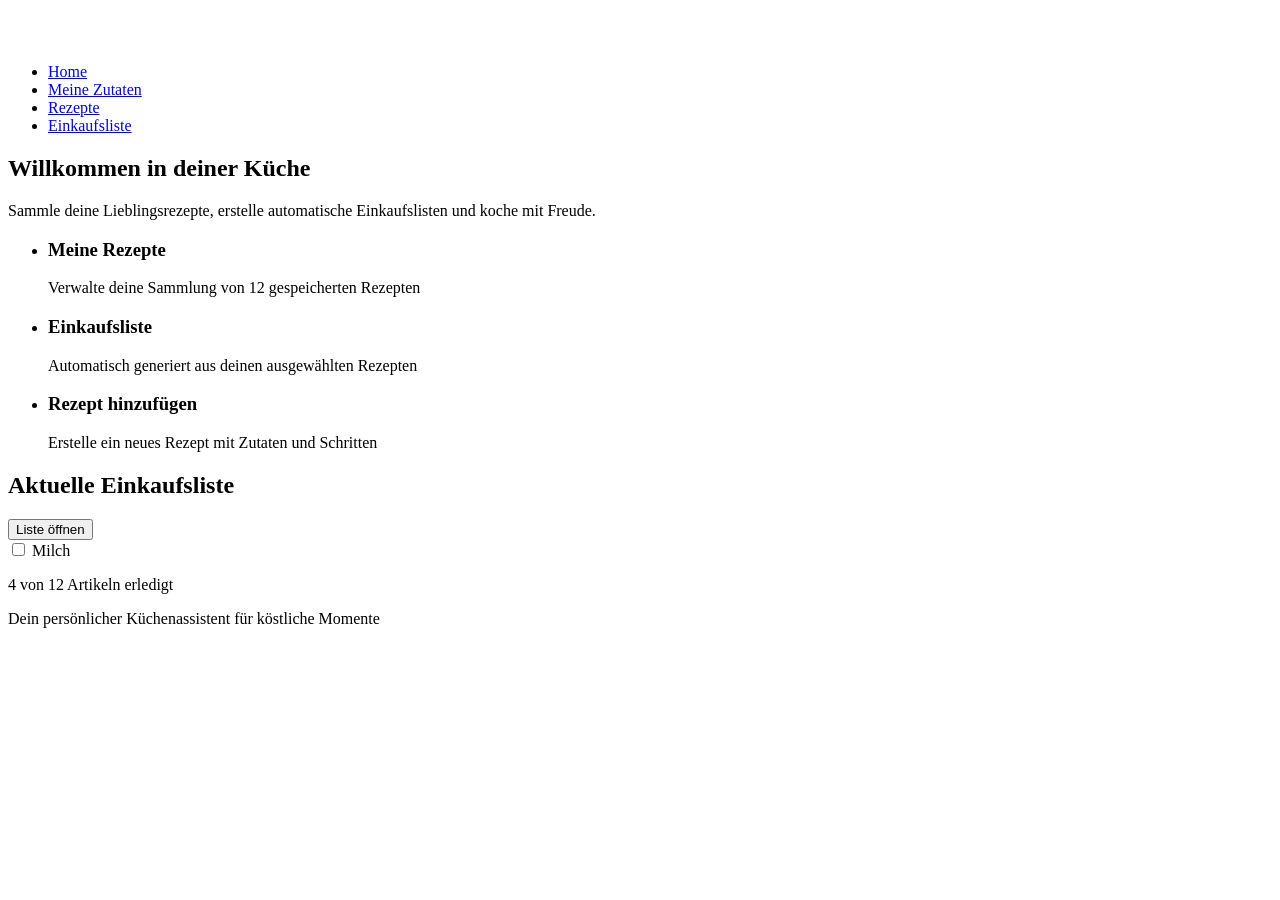
==== index.html @ 71919d90 "html" ====
<!DOCTYPE html>
<html lang="en">
<head>
    <meta charset="UTF-8">
    <meta name="viewport" content="width=device-width, initial-scale=1.0">
    <title>Document</title>
</head>
<body>
    <header class="header">
    <nav class="header-nav">
      <div class="menu-top-wrapper">
 <a href="./index.html" class="logo-header" aria-label="main page">
        <svg class="logo-header-icon" width="158" height="35">
          <use href="./img/icons.svg#icon-logo-black" class=""></use>
        </svg>
     </a>

<ul class="header-nav-links">
    <li class="header-nav-item">
        <a href="./index.html" class="header-nav-link">Home</a>
    </li>
    <li class="header-nav-item">
             <a href="./index.html" class="header-nav-link">Meine Zutaten</a>
    </li>
    <li class="header-nav-item">
             <a href="./index.html" class="header-nav-link">Rezepte</a>
    </li>
    <li class="header-nav-item">
             <a href="./index.html" class="header-nav-link">Einkaufsliste</a>
    </li>
</ul>
      </div>
</header>
    <main>


<section class = "hero">
<div class = "hero-image"></div>
<div class="container">
    <div class = "hero-content">
        <h1 class = "hero-title">Willkommen in deiner Küche</h1>
       <p class = "hero-text">Sammle deine Lieblingsrezepte, erstelle automatische Einkaufslisten und koche mit Freude.</p>
     <ul class = "hero-cards">
        <li class="hero-card-rezepte"> 
            <h3 class="hero-card-title">Meine Rezepte</h3>
             <p class="hero-card-text">Verwalte deine Sammlung von 12 gespeicherten Rezepten</p>
        </li>

        <li class="hero-card-einkaufsliste"> 
            <h3 class="hero-card-title">Einkaufsliste</h3>
             <p class="hero-card-text">Automatisch generiert aus deinen ausgewählten Rezepten</p>
        </li>

        <li class="hero-card-rezepte-hinzufuegen"> 
            <h3 class="hero-card-title">Rezept hinzufügen</h3>
             <p class="hero-card-text">Erstelle ein neues Rezept mit Zutaten und Schritten</p>
        </li>
     </ul>
    </div>
</div>
</section>

<section class="kuerzlich-hinzugefuegt">

</section>

<section class="section-aktuelle-einkaufsliste">
<h2 class="aktuelle-einkaufsliste-titel">Aktuelle Einkaufsliste</h2>
<button class="shopping-list-button">Liste öffnen</button>
<form>
    <label>
        <input type = "checkbox" name="option1" value="1"/> Milch
    </label>
</form>
<p class="completed">4 von 12 Artikeln erledigt</p>

</section>
</main>
<footer class="footer-main">

    <p class="footer-main-text">Dein persönlicher Küchenassistent für köstliche Momente</p>
</footer>
</body>
</html>
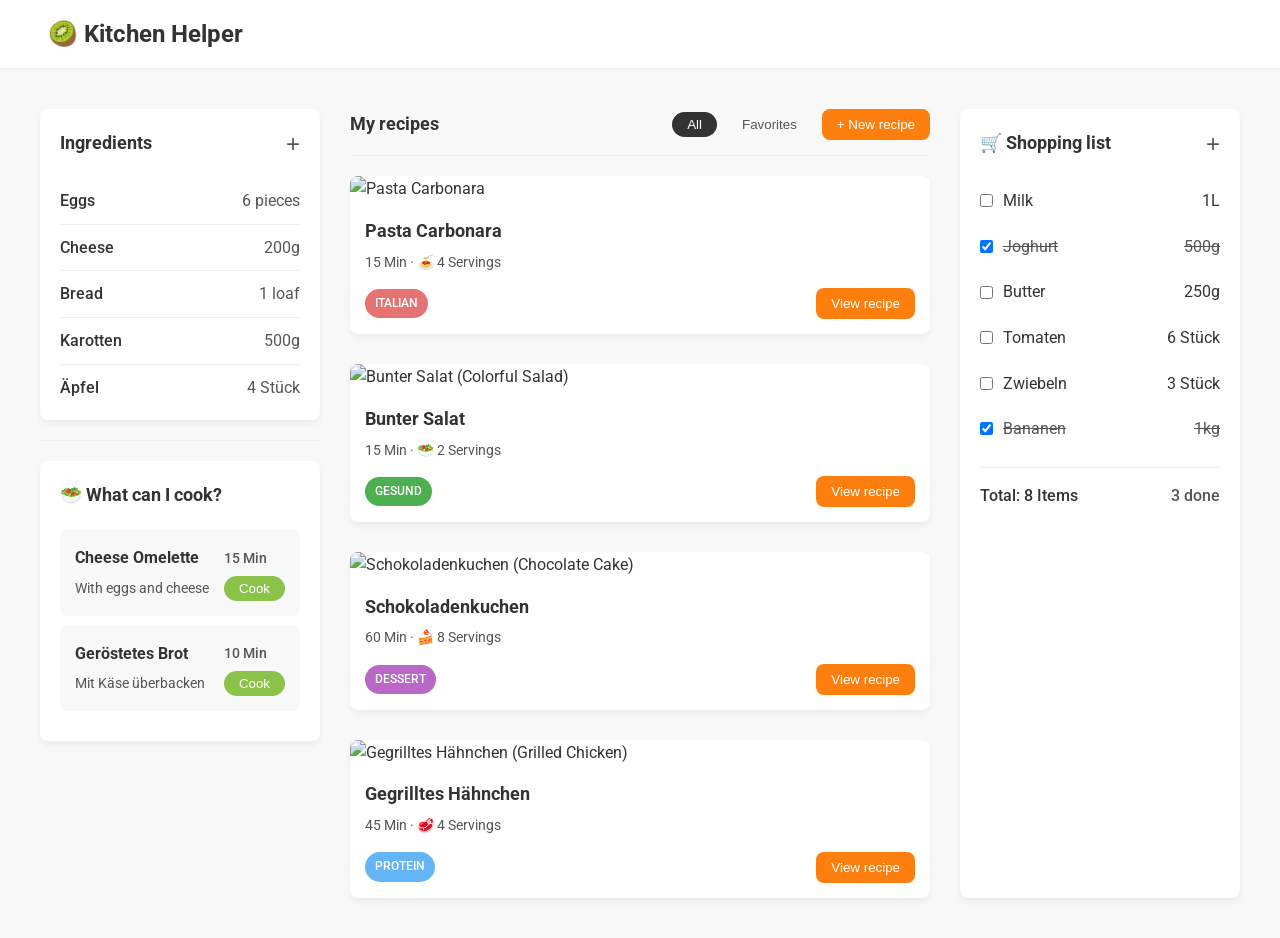
==== commit 5ea38367: "html and css" ====
--- a/index.html
+++ b/index.html
@@ -3,82 +3,187 @@
 <head>
     <meta charset="UTF-8">
     <meta name="viewport" content="width=device-width, initial-scale=1.0">
-    <title>Document</title>
+    <title>Kitchen Helper</title>
+    <link rel="stylesheet" href="./styles.css"> <link href="https://fonts.googleapis.com/css2?family=Roboto:wght@400;500;700&display=swap" rel="stylesheet">
 </head>
 <body>
     <header class="header">
-    <nav class="header-nav">
-      <div class="menu-top-wrapper">
- <a href="./index.html" class="logo-header" aria-label="main page">
-        <svg class="logo-header-icon" width="158" height="35">
-          <use href="./img/icons.svg#icon-logo-black" class=""></use>
-        </svg>
-     </a>
+        <nav class="header-nav">
+            <div class="menu-top-wrapper">
+                <a href="./index.html" class="logo-header" aria-label="main page">
+                    <span class="logo-text">🥝 Kitchen Helper</span>
+                </a>
+            </div>
+        </nav>
+    </header>
 
-<ul class="header-nav-links">
-    <li class="header-nav-item">
-        <a href="./index.html" class="header-nav-link">Home</a>
-    </li>
-    <li class="header-nav-item">
-             <a href="./index.html" class="header-nav-link">Meine Zutaten</a>
-    </li>
-    <li class="header-nav-item">
-             <a href="./index.html" class="header-nav-link">Rezepte</a>
-    </li>
-    <li class="header-nav-item">
-             <a href="./index.html" class="header-nav-link">Einkaufsliste</a>
-    </li>
-</ul>
-      </div>
-</header>
-    <main>
+    <main class="main-content-wrapper">
+        <div class="main-grid-container">
+            
+            <div class="left-sidebar">
+                
+                <section class="ingredients-section">
+                    <div class="section-header">
+                        <h2 class="section-title">Ingredients</h2>
+                        <button class="add-button" aria-label="Add ingredient">+</button>
+                    </div>
 
+                    <ul class="ingredients-list">
+                        <li class="ingredient-item"> 
+                            <p class="ingredient-name">Eggs</p>
+                            <p class="ingredient-quantity">6 pieces</p>
+                        </li>
+                        <li class="ingredient-item"> 
+                            <p class="ingredient-name">Cheese</p>
+                            <p class="ingredient-quantity">200g</p>
+                        </li>
+                        <li class="ingredient-item"> 
+                            <p class="ingredient-name">Bread</p>
+                            <p class="ingredient-quantity">1 loaf</p>
+                        </li>
+                        <li class="ingredient-item"> 
+                            <p class="ingredient-name">Karotten</p>
+                            <p class="ingredient-quantity">500g</p>
+                        </li>
+                        <li class="ingredient-item"> 
+                            <p class="ingredient-name">Äpfel</p>
+                            <p class="ingredient-quantity">4 Stück</p>
+                        </li>
+                    </ul>
+                </section>
 
-<section class = "hero">
-<div class = "hero-image"></div>
-<div class="container">
-    <div class = "hero-content">
-        <h1 class = "hero-title">Willkommen in deiner Küche</h1>
-       <p class = "hero-text">Sammle deine Lieblingsrezepte, erstelle automatische Einkaufslisten und koche mit Freude.</p>
-     <ul class = "hero-cards">
-        <li class="hero-card-rezepte"> 
-            <h3 class="hero-card-title">Meine Rezepte</h3>
-             <p class="hero-card-text">Verwalte deine Sammlung von 12 gespeicherten Rezepten</p>
-        </li>
+                <hr class="section-divider">
 
-        <li class="hero-card-einkaufsliste"> 
-            <h3 class="hero-card-title">Einkaufsliste</h3>
-             <p class="hero-card-text">Automatisch generiert aus deinen ausgewählten Rezepten</p>
-        </li>
+                <section class="what-can-i-cook-section">
+                    <h2 class="section-title">🥗 What can I cook?</h2>
+                    
+                    <ul class="recipe-suggestion-list">
+                        <li class="recipe-suggestion-card">
+                            <h3 class="suggestion-title">Cheese Omelette</h3>
+                            <p class="suggestion-description">With eggs and cheese</p>
+                            <p class="suggestion-time">15 Min</p>
+                            <button class="cook-button">Cook</button>
+                        </li>
+                        <li class="recipe-suggestion-card">
+                            <h3 class="suggestion-title">Geröstetes Brot</h3>
+                            <p class="suggestion-description">Mit Käse überbacken</p>
+                            <p class="suggestion-time">10 Min</p>
+                            <button class="cook-button">Cook</button>
+                        </li>
+                    </ul>
+                </section>
+            </div>
+            
+            <section class="my-recipes-section">
+                <div class="section-header recipe-header">
+                    <h2 class="section-title">My recipes</h2>
+                    <div class="recipe-filters">
+                        <button class="filter-button active">All</button>
+                        <button class="filter-button">Favorites</button>
+                        <button class="new-recipe-button">+ New recipe</button>
+                    </div>
+                </div>
 
-        <li class="hero-card-rezepte-hinzufuegen"> 
-            <h3 class="hero-card-title">Rezept hinzufügen</h3>
-             <p class="hero-card-text">Erstelle ein neues Rezept mit Zutaten und Schritten</p>
-        </li>
-     </ul>
-    </div>
-</div>
-</section>
+                <div class="recipe-cards-grid">
+                    
+                    <article class="recipe-card">
+                        <img src="images/pasta_carbonara.jpg" alt="Pasta Carbonara" class="recipe-image">
+                        <div class="recipe-info">
+                            <h3 class="recipe-title">Pasta Carbonara</h3>
+                            <p class="recipe-meta">15 Min · 🍝 4 Servings</p>
+                            <div class="recipe-actions">
+                                <span class="tag italian-tag">Italian</span>
+                                <button class="view-recipe-button">View recipe</button>
+                            </div>
+                        </div>
+                    </article>
 
-<section class="kuerzlich-hinzugefuegt">
+                    <article class="recipe-card">
+                        <img src="images/bunter_salat.jpg" alt="Bunter Salat (Colorful Salad)" class="recipe-image">
+                        <div class="recipe-info">
+                            <h3 class="recipe-title">Bunter Salat</h3>
+                            <p class="recipe-meta">15 Min · 🥗 2 Servings</p>
+                            <div class="recipe-actions">
+                                <span class="tag healthy-tag">Gesund</span>
+                                <button class="view-recipe-button">View recipe</button>
+                            </div>
+                        </div>
+                    </article>
 
-</section>
+                    <article class="recipe-card">
+                        <img src="images/schokoladenkuchen.jpg" alt="Schokoladenkuchen (Chocolate Cake)" class="recipe-image">
+                        <div class="recipe-info">
+                            <h3 class="recipe-title">Schokoladenkuchen</h3>
+                            <p class="recipe-meta">60 Min · 🍰 8 Servings</p>
+                            <div class="recipe-actions">
+                                <span class="tag dessert-tag">Dessert</span>
+                                <button class="view-recipe-button">View recipe</button>
+                            </div>
+                        </div>
+                    </article>
 
-<section class="section-aktuelle-einkaufsliste">
-<h2 class="aktuelle-einkaufsliste-titel">Aktuelle Einkaufsliste</h2>
-<button class="shopping-list-button">Liste öffnen</button>
-<form>
-    <label>
-        <input type = "checkbox" name="option1" value="1"/> Milch
-    </label>
-</form>
-<p class="completed">4 von 12 Artikeln erledigt</p>
+                    <article class="recipe-card">
+                        <img src="images/gegrilltes_haehnchen.jpg" alt="Gegrilltes Hähnchen (Grilled Chicken)" class="recipe-image">
+                        <div class="recipe-info">
+                            <h3 class="recipe-title">Gegrilltes Hähnchen</h3>
+                            <p class="recipe-meta">45 Min · 🥩 4 Servings</p>
+                            <div class="recipe-actions">
+                                <span class="tag protein-tag">Protein</span>
+                                <button class="view-recipe-button">View recipe</button>
+                            </div>
+                        </div>
+                    </article>
+                </div>
+            </section>
 
-</section>
-</main>
-<footer class="footer-main">
+            <aside class="shopping-list-aside">
+                <div class="section-header">
+                    <h2 class="section-title">🛒 Shopping list</h2>
+                    <button class="add-button" aria-label="Add item to shopping list">+</button>
+                </div>
 
-    <p class="footer-main-text">Dein persönlicher Küchenassistent für köstliche Momente</p>
-</footer>
+                <ul class="shopping-list">
+                    <li class="shopping-item">
+                        <input type="checkbox" id="milk">
+                        <label for="milk" class="item-name">Milk</label>
+                        <span class="item-quantity">1L</span>
+                    </li>
+                    <li class="shopping-item checked">
+                        <input type="checkbox" id="joghurt" checked>
+                        <label for="joghurt" class="item-name">Joghurt</label>
+                        <span class="item-quantity">500g</span>
+                    </li>
+                    <li class="shopping-item">
+                        <input type="checkbox" id="butter">
+                        <label for="butter" class="item-name">Butter</label>
+                        <span class="item-quantity">250g</span>
+                    </li>
+                    <li class="shopping-item">
+                        <input type="checkbox" id="tomaten">
+                        <label for="tomaten" class="item-name">Tomaten</label>
+                        <span class="item-quantity">6 Stück</span>
+                    </li>
+                    <li class="shopping-item">
+                        <input type="checkbox" id="zwiebeln">
+                        <label for="zwiebeln" class="item-name">Zwiebeln</label>
+                        <span class="item-quantity">3 Stück</span>
+                    </li>
+                    <li class="shopping-item checked">
+                        <input type="checkbox" id="bananen" checked>
+                        <label for="bananen" class="item-name">Bananen</label>
+                        <span class="item-quantity">1kg</span>
+                    </li>
+                </ul>
+
+                <hr class="shopping-list-divider">
+
+                <div class="shopping-list-footer">
+                    <span class="total-items">Total: 8 Items</span>
+                    <span class="done-items">3 done</span>
+                </div>
+            </aside>
+
+        </div>
+    </main>
 </body>
 </html>
--- a/styles.css
+++ b/styles.css
@@ -0,0 +1,364 @@
+
+:root {
+    --color-primary: #FF7F0E;
+    --color-text-dark: #333;
+    --color-text-light: #555;
+    --color-background: #f8f8f8; 
+    --color-card-background: #fff;
+    --color-border: #eee;
+    --color-green-cook: #8bc34a;
+    --color-tag-italian: #e57373; 
+    --color-tag-healthy: #4caf50; 
+    --color-tag-dessert: #ba68c8; 
+    --color-tag-protein: #64b5f6; 
+    --card-shadow: 0 4px 6px rgba(0, 0, 0, 0.05);
+}
+
+* {
+    box-sizing: border-box;
+    margin: 0;
+    padding: 0;
+}
+
+body {
+    font-family: 'Roboto', sans-serif;
+    line-height: 1.6;
+    color: var(--color-text-dark);
+    background-color: var(--color-background);
+}
+
+/* --- Header & Logo --- */
+.header {
+    background-color: var(--color-card-background);
+    border-bottom: 1px solid var(--color-border);
+    padding: 15px 40px;
+}
+
+.logo-header {
+    display: flex;
+    align-items: center;
+    text-decoration: none;
+    font-size: 24px;
+    font-weight: 700;
+    color: var(--color-text-dark);
+}
+
+.logo-text {
+    margin-left: 8px;
+}
+
+/* --- Main Layout Grid --- */
+.main-content-wrapper {
+    padding: 40px;
+}
+
+.main-grid-container {
+    display: grid;
+    grid-template-columns: 280px 1fr 280px;
+    gap: 30px;
+    max-width: 1400px; 
+    margin: 0 auto;
+}
+
+.section-header {
+    display: flex;
+    justify-content: space-between;
+    align-items: center;
+    margin-bottom: 20px;
+}
+
+.section-title {
+    font-size: 18px;
+    font-weight: 700;
+    color: var(--color-text-dark);
+}
+
+.add-button {
+    background-color: transparent;
+    border: none;
+    font-size: 24px;
+    font-weight: 500;
+    color: var(--color-text-light);
+    cursor: pointer;
+}
+
+
+.left-sidebar {
+   
+}
+
+/* Ingredients List */
+.ingredients-section {
+    background-color: var(--color-card-background);
+    padding: 20px;
+    border-radius: 8px;
+    box-shadow: var(--card-shadow);
+    margin-bottom: 20px;
+}
+
+.ingredients-list {
+    list-style: none;
+}
+
+.ingredient-item {
+    display: flex;
+    justify-content: space-between;
+    padding: 10px 0;
+    border-bottom: 1px solid var(--color-border);
+}
+
+.ingredient-item:last-child {
+    border-bottom: none;
+    padding-bottom: 0;
+}
+
+.ingredient-name {
+    font-weight: 500;
+}
+
+.ingredient-quantity {
+    color: var(--color-text-light);
+}
+
+.section-divider {
+    border: none;
+    height: 1px;
+    background-color: var(--color-border);
+    margin: 20px 0;
+}
+
+/* What can I cook? Section */
+.what-can-i-cook-section {
+    background-color: var(--color-card-background);
+    padding: 20px;
+    border-radius: 8px;
+    box-shadow: var(--card-shadow);
+}
+
+.what-can-i-cook-section .section-title {
+    margin-bottom: 20px;
+}
+
+.recipe-suggestion-list {
+    list-style: none;
+}
+
+.recipe-suggestion-card {
+    background-color: var(--color-background); /* Slightly different background */
+    border-radius: 6px;
+    padding: 15px;
+    margin-bottom: 10px;
+    display: grid;
+    grid-template-areas: 
+        "title time"
+        "description cook";
+    grid-template-columns: 1fr auto;
+    gap: 5px;
+    align-items: center;
+}
+
+.suggestion-title {
+    grid-area: title;
+    font-size: 16px;
+    font-weight: 700;
+}
+
+.suggestion-description {
+    grid-area: description;
+    font-size: 14px;
+    color: var(--color-text-light);
+}
+
+.suggestion-time {
+    grid-area: time;
+    font-size: 14px;
+    font-weight: 500;
+    color: var(--color-text-light);
+}
+
+.cook-button {
+    grid-area: cook;
+    justify-self: end;
+    background-color: var(--color-green-cook);
+    color: white;
+    border: none;
+    padding: 5px 15px;
+    border-radius: 20px;
+    font-weight: 500;
+    cursor: pointer;
+    transition: background-color 0.2s;
+}
+
+.cook-button:hover {
+    background-color: #689f38;
+}
+
+/* --- 2. CENTER COLUMN: My recipes --- */
+.my-recipes-section {
+    /* Main content area */
+}
+
+.recipe-header {
+    border-bottom: 1px solid var(--color-border);
+    padding-bottom: 15px;
+    margin-bottom: 20px;
+}
+
+.recipe-filters {
+    display: flex;
+    gap: 10px;
+    align-items: center;
+}
+
+.filter-button {
+    background-color: transparent;
+    border: none;
+    color: var(--color-text-light);
+    padding: 5px 15px;
+    border-radius: 20px;
+    cursor: pointer;
+    font-weight: 500;
+}
+
+.filter-button.active {
+    background-color: var(--color-text-dark);
+    color: white;
+}
+
+.new-recipe-button {
+    background-color: var(--color-primary);
+    color: white;
+    border: none;
+    padding: 8px 15px;
+    border-radius: 8px;
+    font-weight: 500;
+    cursor: pointer;
+    transition: background-color 0.2s;
+}
+
+.new-recipe-button:hover {
+    background-color: #e88d00;
+}
+
+/* Recipe Cards Grid */
+.recipe-cards-grid {
+    display: grid;
+    grid-template-columns: repeat(auto-fit, minmax(300px, 1fr));
+    gap: 30px;
+}
+
+.recipe-card {
+    background-color: var(--color-card-background);
+    border-radius: 8px;
+    overflow: hidden;
+    box-shadow: var(--card-shadow);
+    transition: transform 0.2s;
+}
+
+.recipe-card:hover {
+    transform: translateY(-5px);
+}
+
+.recipe-image {
+    width: 100%;
+    height: 200px;
+    object-fit: cover;
+}
+
+.recipe-info {
+    padding: 15px;
+}
+
+.recipe-title {
+    font-size: 18px;
+    font-weight: 700;
+    margin-bottom: 5px;
+}
+
+.recipe-meta {
+    font-size: 14px;
+    color: var(--color-text-light);
+    margin-bottom: 15px;
+}
+
+.recipe-actions {
+    display: flex;
+    justify-content: space-between;
+    align-items: center;
+}
+
+.tag {
+    color: white;
+    padding: 5px 10px;
+    border-radius: 20px;
+    font-size: 12px;
+    font-weight: 500;
+    text-transform: uppercase;
+}
+
+.italian-tag { background-color: var(--color-tag-italian); }
+.healthy-tag { background-color: var(--color-tag-healthy); }
+.dessert-tag { background-color: var(--color-tag-dessert); }
+.protein-tag { background-color: var(--color-tag-protein); }
+
+.view-recipe-button {
+    background-color: var(--color-primary);
+    color: white;
+    border: none;
+    padding: 8px 15px;
+    border-radius: 8px;
+    font-weight: 500;
+    cursor: pointer;
+}
+
+/* --- 3. RIGHT COLUMN: Shopping list --- */
+.shopping-list-aside {
+    background-color: var(--color-card-background);
+    padding: 20px;
+    border-radius: 8px;
+    box-shadow: var(--card-shadow);
+}
+
+.shopping-list {
+    list-style: none;
+}
+
+.shopping-item {
+    display: flex;
+    justify-content: space-between;
+    align-items: center;
+    padding: 10px 0;
+}
+
+.shopping-item input[type="checkbox"] {
+    /* Custom checkbox styling can be complex, using standard for simplicity */
+    margin-right: 10px;
+}
+
+.shopping-item .item-name {
+    flex-grow: 1;
+    cursor: pointer;
+}
+
+.shopping-item.checked .item-name,
+.shopping-item.checked .item-quantity {
+    text-decoration: line-through;
+    color: var(--color-text-light);
+}
+
+.shopping-list-divider {
+    border: none;
+    height: 1px;
+    background-color: var(--color-border);
+    margin: 15px 0;
+}
+
+.shopping-list-footer {
+    display: flex;
+    justify-content: space-between;
+    font-weight: 500;
+}
+
+.done-items {
+    color: var(--color-text-light);
+}
